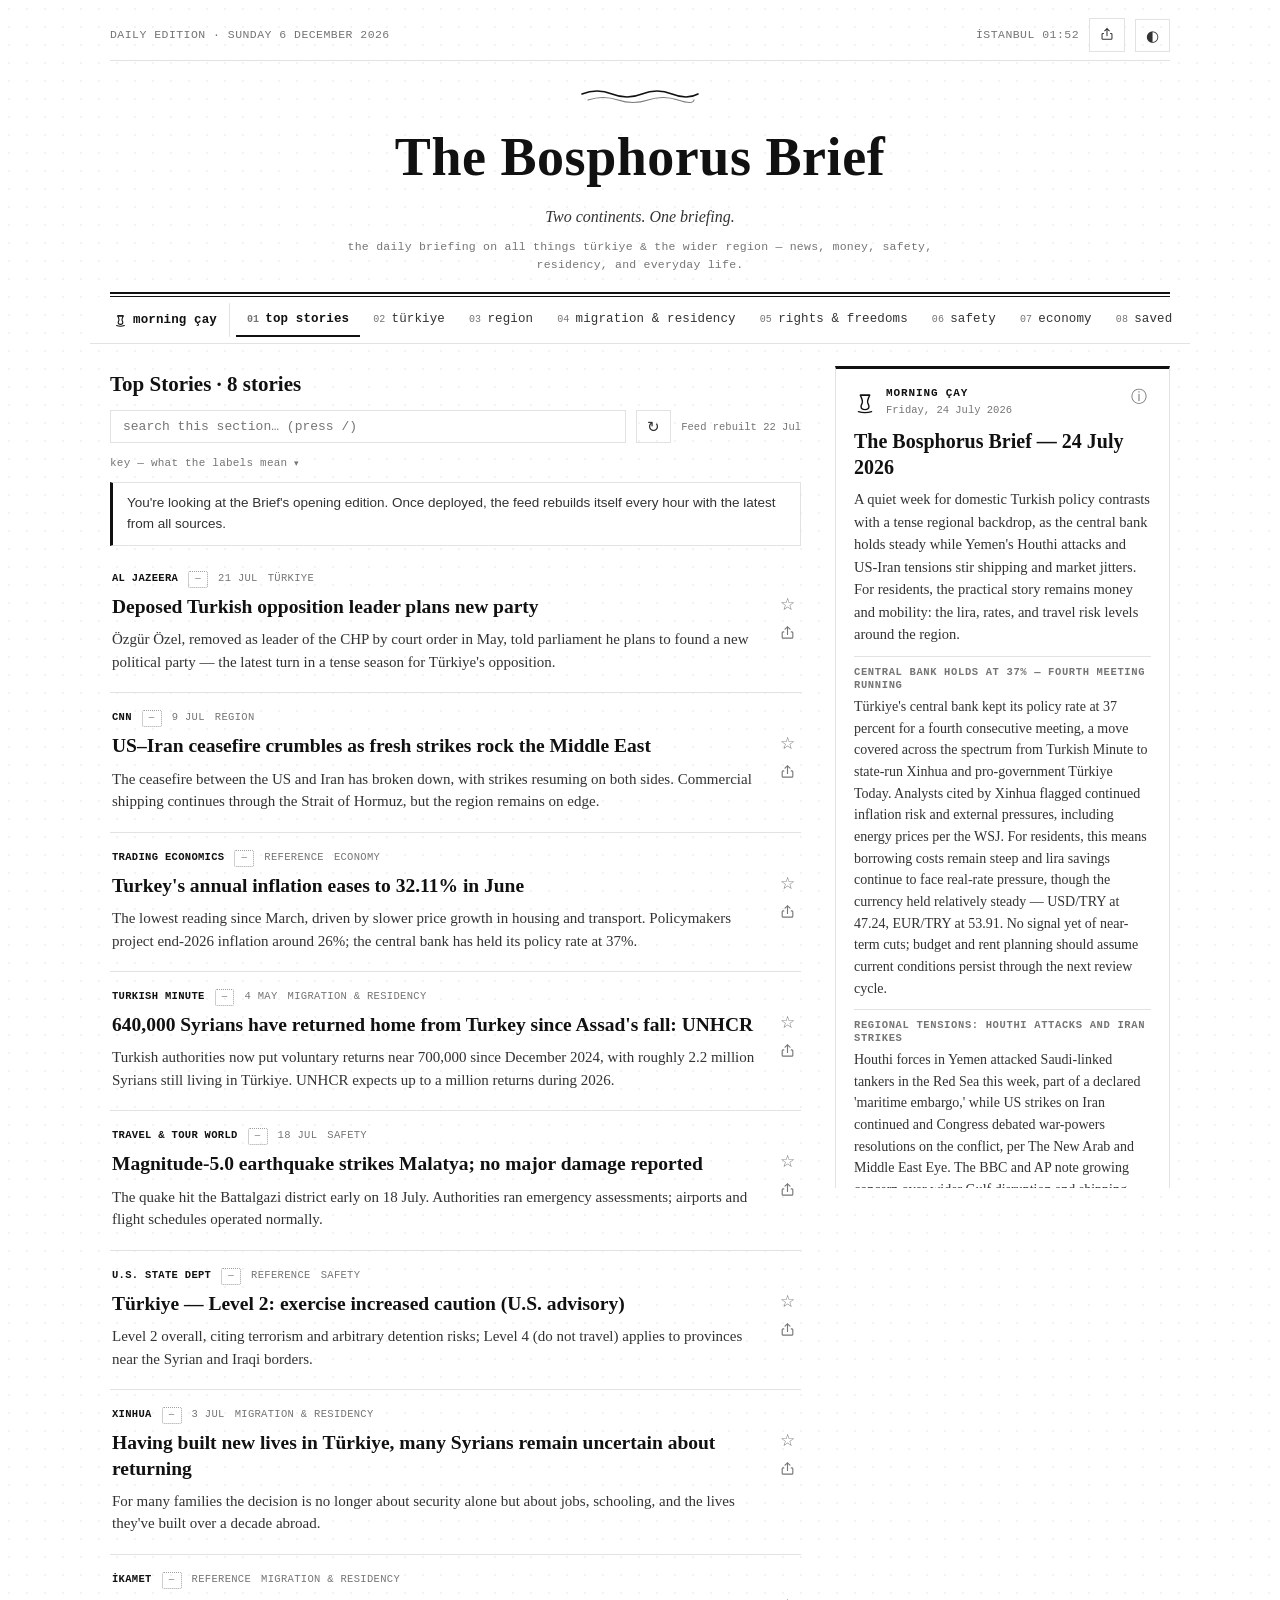
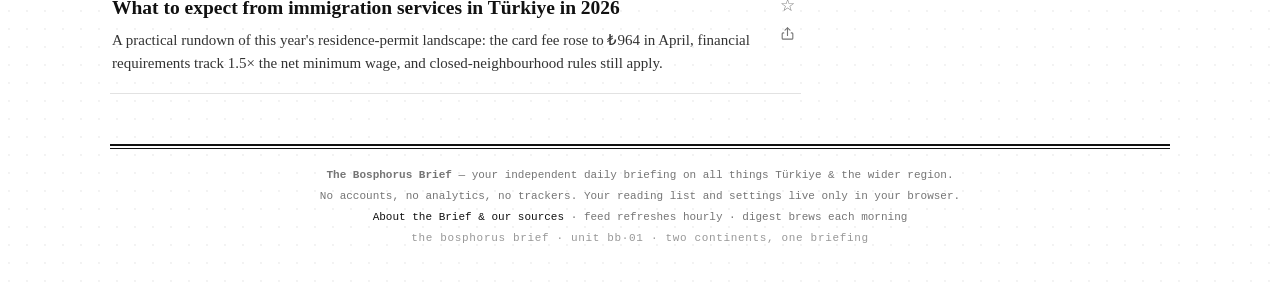
==== site/index.html @ 1552f58c "Redesign the app icon as a serif monogram The circle-and-waves mark never matched the masthead. The " ====
<!DOCTYPE html>
<html lang="en">
<head>
<meta charset="utf-8">
<meta name="viewport" content="width=device-width, initial-scale=1">
<meta name="description" content="The daily briefing on all things Türkiye and the wider region — news, money, safety, migration and residency, and everyday life for internationals.">
<meta name="robots" content="noindex">
<title>The Bosphorus Brief — the daily briefing on Türkiye &amp; the wider region</title>
<link rel="icon" href="assets/favicon.svg?v=2" type="image/svg+xml">
<link rel="icon" href="assets/icon-32.png?v=2" sizes="32x32" type="image/png">
<link rel="apple-touch-icon" href="assets/icon-180.png?v=2">
<link rel="manifest" href="site.webmanifest">
<meta name="apple-mobile-web-app-title" content="The Brief">
<meta name="theme-color" content="#ffffff" media="(prefers-color-scheme: light)">
<meta name="theme-color" content="#0b0b0b" media="(prefers-color-scheme: dark)">
<link rel="stylesheet" href="assets/style.css?v=18">
</head>
<body>

<header class="masthead">
  <div class="masthead-top">
    <span id="dateline">—</span>
    <span class="masthead-top-right">
      <span id="ist-clock" title="Time in İstanbul">—</span>
      <button id="share-btn" class="ghost-btn" title="Share the Brief" aria-label="Share the Brief"><svg viewBox="0 0 24 24" width="14" height="14" fill="none" stroke="currentColor" stroke-width="1.8" stroke-linecap="round" stroke-linejoin="round" aria-hidden="true"><path d="M12 3v12"/><path d="M8 6.5 12 3l4 3.5"/><path d="M6 11H5a1.5 1.5 0 0 0-1.5 1.5v7A1.5 1.5 0 0 0 5 21h14a1.5 1.5 0 0 0 1.5-1.5v-7A1.5 1.5 0 0 0 19 11h-1"/></svg></button>
      <button id="theme-toggle" class="ghost-btn" title="Switch light/dark" aria-label="Switch theme">◐</button>
    </span>
  </div>
  <div class="masthead-center">
    <div class="ornament" aria-hidden="true">
      <svg viewBox="0 0 120 16" width="120" height="16"><path d="M2 6 Q17 0 32 6 T62 6 T92 6 T118 6" fill="none" stroke="currentColor" stroke-width="1.6" stroke-linecap="round"/><path d="M8 12 Q23 7 38 12 T68 12 T98 12 T114 12" fill="none" stroke="currentColor" stroke-width="1.2" stroke-linecap="round" opacity=".55"/></svg>
    </div>
    <h1>The Bosphorus Brief</h1>
    <p class="tagline">Two continents. One briefing.</p>
    <p class="standfirst">The daily briefing on all things T&uuml;rkiye &amp; the wider region &mdash; news, money, safety, residency, and everyday life.</p>
  </div>
  <div class="rule-double" aria-hidden="true"></div>
</header>

<nav class="tabs" aria-label="Sections">
  <button id="cay-tab" class="cay-tab" title="Jump to today's Morning Çay — the Brief's daily digest"><svg class="cay-glyph" viewBox="0 0 24 24" width="13" height="13" fill="none" stroke="currentColor" stroke-width="2" stroke-linecap="round" stroke-linejoin="round" aria-hidden="true"><path d="M7 3.5 C8.4 7.4, 9.4 8.8, 9.2 10.8 C9 13.2, 7.7 13.9, 7.7 15.8 C7.7 18.2, 9.4 19.2, 12 19.2 C14.6 19.2, 16.3 18.2, 16.3 15.8 C16.3 13.9, 15 13.2, 14.8 10.8 C14.6 8.8, 15.6 7.4, 17 3.5 Z"/><path d="M7 3.5 L17 3.5"/><path d="M4.8 21.4 Q12 23.6 19.2 21.4"/></svg><span>morning çay</span></button>
  <button data-tab="top" class="tab active">Top Stories</button>
  <button data-tab="turkiye" class="tab">Türkiye</button>
  <button data-tab="region" class="tab">Region</button>
  <button data-tab="migration" class="tab">Migration &amp; Residency</button>
  <button data-tab="rights" class="tab">Rights &amp; Freedoms</button>
  <button data-tab="safety" class="tab">Safety</button>
  <button data-tab="economy" class="tab">Economy</button>
  <button data-tab="saved" class="tab">Saved<span id="saved-count" class="count" hidden></span></button>
</nav>

<div class="layout">
  <main>
    <h2 id="section-title" class="section-title">Top Stories</h2>
    <div class="feed-tools">
      <input id="search" type="search" placeholder="Search this section…" aria-label="Search stories in this section">
      <button id="refresh-btn" class="ghost-btn" title="Refresh the feed">↻</button>
      <span id="updated-stamp" class="updated-stamp" title="When the feed data was last rebuilt">—</span>
    </div>
    <details class="legend">
      <summary>Key — what the labels mean <span class="chev">▾</span></summary>
      <div class="legend-body">
        <p class="legend-intro">Sources are labelled by <strong>ownership and
        affiliation</strong> — matters of public record, not our judgement of
        any article:</p>
        <div class="legend-grid">
          <span class="lens lens-state">state</span>
          <span>owned or funded by a government — TRT World, Anadolu, Al Jazeera</span>
          <span class="lens lens-progov">pro-gov</span>
          <span>privately owned, ownership close to the government — Daily Sabah, Hürriyet</span>
          <span class="lens lens-opposition">opposition</span>
          <span>opposition-leaning or run by journalists in exile — Turkish Minute, Sözcü</span>
          <span class="lens lens-independent">indep</span>
          <span>independent newsroom — Bianet, Medyascope, Al-Monitor</span>
          <span class="lens lens-international">intl</span>
          <span>international outlet or wire service — BBC, Reuters, AP</span>
          <span class="lens lens-official">official</span>
          <span>governments &amp; international bodies publishing directly — advisories, ReliefWeb</span>
          <span class="lens lens-unrated">—</span>
          <span>a source we haven't classified yet</span>
          <span class="blindspot">one-lens coverage</span>
          <span>several outlets are reporting this story — all from one side of the spectrum</span>
          <span class="spectrum legend-spectrum" aria-hidden="true"><span class="seg seg-progov" style="flex:2"></span><span class="seg seg-opposition" style="flex:1"></span><span class="seg seg-international" style="flex:2"></span></span>
          <span>the coverage bar — who's reporting a grouped story; tap "N sources" to see each outlet</span>
        </div>
        <p class="fineprint">Tap any label in the feed for that outlet's specific ownership note. More detail on the <a href="about.html">About page</a>.</p>
      </div>
    </details>
    <div id="notice" class="notice" hidden></div>
    <ol id="stories" class="stories" aria-live="polite"></ol>
    <p id="empty-state" class="empty-state" hidden></p>
  </main>

  <aside class="rail">
    <section class="card digest-card" id="digest-card" hidden>
      <header class="card-head">
        <span class="cay-icon" aria-hidden="true">
          <svg viewBox="0 0 24 24" width="22" height="22" fill="none" stroke="currentColor" stroke-width="1.5" stroke-linecap="round" stroke-linejoin="round"><path d="M7 3.5 C8.4 7.4, 9.4 8.8, 9.2 10.8 C9 13.2, 7.7 13.9, 7.7 15.8 C7.7 18.2, 9.4 19.2, 12 19.2 C14.6 19.2, 16.3 18.2, 16.3 15.8 C16.3 13.9, 15 13.2, 14.8 10.8 C14.6 8.8, 15.6 7.4, 17 3.5 Z"/><path d="M7 3.5 L17 3.5"/><path d="M4.8 21.4 Q12 23.6 19.2 21.4"/></svg>
        </span>
        <div>
          <h2>Morning Çay</h2>
          <p class="card-sub" id="digest-date">—</p>
        </div>
        <button id="digest-info-btn" class="info-btn" title="What is Morning Çay?" aria-expanded="false" aria-label="What is Morning Çay?">ⓘ</button>
      </header>
      <p id="digest-about" class="digest-about" hidden>Morning Çay is the
      Brief's daily briefing-within-the-briefing. Once a day, on İstanbul
      time, an AI editor reads the entire feed — every outlet, every lens —
      and brews it down to a few hundred words on what actually matters for
      life here: money, paperwork, safety, and the day's big picture. When
      state-aligned, opposition, and international outlets tell the same
      story differently, it says so. It's a starting point, not a verdict —
      verify anything critical with the original reporting.</p>
      <h3 id="digest-title" class="digest-title"></h3>
      <p id="digest-overview" class="digest-overview"></p>
      <div id="digest-sections"></div>
      <p id="digest-closing" class="digest-closing"></p>
      <p class="fineprint" id="digest-method"></p>
    </section>

    <button id="rail-toggle" class="rail-toggle" aria-expanded="false">Rates, quakes, advisories &amp; useful doors ▾</button>

    <section class="card" id="rates-card" hidden>
      <header class="card-head"><h2>The Lira Today</h2></header>
      <table class="rates" id="rates-table"></table>
      <p class="fineprint" id="rates-updated"></p>
    </section>

    <section class="card" id="quake-card" hidden>
      <header class="card-head"><h2>Seismic Watch</h2></header>
      <ul class="quakes" id="quake-list"></ul>
      <p class="fineprint" id="quake-updated"></p>
    </section>

    <section class="card" id="advisory-card" hidden>
      <header class="card-head"><h2>Advisory Levels</h2></header>
      <ul class="advisories" id="advisory-list"></ul>
      <p class="fineprint">U.S. State Department travel advisories, refreshed with the feed. 1 = normal precautions · 4 = do not travel.</p>
    </section>

    <section class="card">
      <header class="card-head"><h2>Useful Doors</h2></header>
      <ul class="quick-links">
        <li><a href="https://www.turkiye.gov.tr/" target="_blank" rel="noopener">e-Devlet <span>government services portal</span></a></li>
        <li><a href="https://e-ikamet.goc.gov.tr/" target="_blank" rel="noopener">e-İkamet <span>residence permit applications</span></a></li>
        <li><a href="https://en.goc.gov.tr/" target="_blank" rel="noopener">Migration Directorate <span>official announcements</span></a></li>
        <li><a href="https://deprem.afad.gov.tr/last-earthquakes.html" target="_blank" rel="noopener">AFAD <span>live earthquake list</span></a></li>
        <li><a href="http://www.koeri.boun.edu.tr/scripts/lst2.asp" target="_blank" rel="noopener">Kandilli <span>seismic observatory</span></a></li>
        <li><a href="https://www.gov.uk/foreign-travel-advice/turkey" target="_blank" rel="noopener">UK travel advice <span>detailed &amp; current</span></a></li>
        <li><a href="https://travel.state.gov/content/travel/en/traveladvisories/traveladvisories.html" target="_blank" rel="noopener">U.S. advisories <span>all countries</span></a></li>
        <li><a href="https://www.tcmb.gov.tr/wps/wcm/connect/EN/TCMB+EN/Main+Menu/Statistics/Exchange+Rates/Indicative+Rates" target="_blank" rel="noopener">Central Bank <span>official exchange rates</span></a></li>
      </ul>
    </section>
  </aside>
</div>

<footer class="site-footer">
  <div class="rule-double" aria-hidden="true"></div>
  <p><strong>The Bosphorus Brief</strong> — your independent daily briefing on all things Türkiye &amp; the wider region.</p>
  <p>No accounts, no analytics, no trackers. Your reading list and settings live only in your browser.</p>
  <p><a href="about.html">About the Brief &amp; our sources</a> · feed refreshes hourly · digest brews each morning</p>
  <p class="unit-line">the bosphorus brief · unit bb·01 · two continents, one briefing</p>
</footer>

<script src="assets/app.js?v=18"></script>
</body>
</html>
---- site/assets/style.css ----
/* The Bosphorus Brief — editorial design system.
   Strict monochrome: broadsheet structure (serif display, double rules,
   hairlines) set with instrument-panel chrome (monospace microlabels,
   square corners, grayscale scales). */

:root {
  --paper: #ffffff;
  --surface: #ffffff;
  --ink: #111111;
  --ink-soft: #333333;
  --muted: #757575;
  --hairline: #e2e2e2;
  --turquoise: #111111;
  --cobalt: #111111;
  --coral: #444444;
  --gold: #666666;
  --deep-red: #000000;
  --olive: #777777;
  --g-max: #111111;
  --g-hi: #454545;
  --g-mid: #6e6e6e;
  --g-lo: #9a9a9a;
  --g-faint: #c4c4c4;
  --g-ghost: #e2e2e2;
  --shadow: none;
  --serif: "Iowan Old Style", "Palatino Linotype", Palatino, Georgia, "Times New Roman", serif;
  --sans: -apple-system, BlinkMacSystemFont, "Segoe UI", Roboto, "Helvetica Neue", Arial, sans-serif;
  --mono: ui-monospace, "SF Mono", SFMono-Regular, Menlo, "Cascadia Mono", "Roboto Mono", Consolas, monospace;
}

[data-theme="dark"] {
  --paper: #0b0b0b;
  --surface: #0b0b0b;
  --ink: #f2f2f2;
  --ink-soft: #cfcfcf;
  --muted: #8c8c8c;
  --hairline: #2a2a2a;
  --turquoise: #f2f2f2;
  --cobalt: #f2f2f2;
  --coral: #c9c9c9;
  --gold: #a8a8a8;
  --deep-red: #ffffff;
  --olive: #9a9a9a;
  --g-max: #f2f2f2;
  --g-hi: #c9c9c9;
  --g-mid: #a0a0a0;
  --g-lo: #7a7a7a;
  --g-faint: #4a4a4a;
  --g-ghost: #2c2c2c;
  --shadow: none;
}

@media (prefers-color-scheme: dark) {
  :root:not([data-theme="light"]) {
  --paper: #0b0b0b;
    --surface: #0b0b0b;
    --ink: #f2f2f2;
    --ink-soft: #cfcfcf;
    --muted: #8c8c8c;
    --hairline: #2a2a2a;
    --turquoise: #f2f2f2;
    --cobalt: #f2f2f2;
    --coral: #c9c9c9;
    --gold: #a8a8a8;
    --deep-red: #ffffff;
    --olive: #9a9a9a;
    --g-max: #f2f2f2;
    --g-hi: #c9c9c9;
    --g-mid: #a0a0a0;
    --g-lo: #7a7a7a;
    --g-faint: #4a4a4a;
    --g-ghost: #2c2c2c;
    --shadow: none;
  }
}

* { box-sizing: border-box; }

html { -webkit-text-size-adjust: 100%; }

body {
  margin: 0;
  background-color: var(--paper);
  background-image: radial-gradient(color-mix(in srgb, var(--ink) 5%, transparent) 1px, transparent 1px);
  background-size: 18px 18px;
  color: var(--ink);
  font-family: var(--sans);
  font-size: 16px;
  line-height: 1.55;
}

a { color: var(--ink); text-decoration: none; }
a:hover { text-decoration: underline; }

/* ------------------------------------------------------------- masthead -- */

.masthead { max-width: 1100px; margin: 0 auto; padding: 18px 20px 0; }

.masthead-top {
  display: flex;
  justify-content: space-between;
  align-items: center;
  font-family: var(--mono);
  font-size: 11.5px;
  letter-spacing: .04em;
  text-transform: uppercase;
  color: var(--muted);
  border-bottom: 1px solid var(--hairline);
  padding-bottom: 8px;
}

.masthead-top-right { display: flex; align-items: center; gap: 10px; }

.masthead-center { text-align: center; padding: 26px 0 18px; }

.ornament { color: var(--turquoise); margin-bottom: 4px; }

.masthead h1 {
  font-family: var(--serif);
  font-weight: 600;
  font-size: clamp(34px, 6vw, 54px);
  letter-spacing: .01em;
  margin: 0;
}

.tagline {
  margin: 6px 0 0;
  font-family: var(--serif);
  font-style: italic;
  font-size: 16px;
  color: var(--ink-soft);
}

.standfirst {
  margin: 8px auto 0;
  max-width: 620px;
  font-family: var(--mono);
  font-size: 11.5px;
  letter-spacing: .02em;
  text-transform: lowercase;
  color: var(--muted);
}

.rule-double {
  max-width: 1100px;
  margin: 0 auto;
  border-top: 2px solid var(--ink);
  position: relative;
}
.rule-double::after {
  content: "";
  display: block;
  border-top: 1px solid var(--ink);
  margin-top: 2px;
}

/* ----------------------------------------------------------------- tabs -- */

.tabs {
  counter-reset: tab;
  position: sticky;
  top: 0;
  z-index: 10;
  background: color-mix(in srgb, var(--paper) 88%, transparent);
  backdrop-filter: blur(8px);
  display: flex;
  gap: 2px;
  overflow-x: auto;
  max-width: 1100px;
  margin: 0 auto;
  padding: 6px 12px;
  border-bottom: 1px solid var(--hairline);
  scrollbar-width: none;
}
.tabs::-webkit-scrollbar { display: none; }

.tab {
  appearance: none;
  background: none;
  border: none;
  border-bottom: 2px solid transparent;
  color: var(--ink-soft);
  font: 500 12.5px/1.2 var(--mono);
  text-transform: lowercase;
  letter-spacing: .01em;
  padding: 9px 11px 8px;
  cursor: pointer;
  white-space: nowrap;
}
.tab::before {
  counter-increment: tab;
  content: counter(tab, decimal-leading-zero) " ";
  color: var(--muted);
  font-size: 10px;
}
.tab:hover { color: var(--ink); }
.tab.active { color: var(--ink); font-weight: 700; border-bottom-color: var(--ink); }

.cay-tab {
  appearance: none;
  background: none;
  border: none;
  display: inline-flex;
  align-items: center;
  gap: 6px;
  color: var(--ink);
  font: 700 12.5px/1.2 var(--mono);
  text-transform: lowercase;
  letter-spacing: .01em;
  padding: 9px 12px 8px;
  margin-right: 4px;
  border-right: 1px solid var(--hairline);
  cursor: pointer;
  white-space: nowrap;
}
.cay-tab:hover { color: var(--ink); }

.count[hidden] { display: none; }

.count {
  display: inline-block;
  min-width: 17px;
  margin-left: 6px;
  padding: 0 4px;
  border-radius: 2px;
  background: var(--ink);
  color: var(--paper);
  font-size: 11px;
  line-height: 17px;
  text-align: center;
}

/* --------------------------------------------------------------- layout -- */

.layout {
  max-width: 1100px;
  margin: 0 auto;
  padding: 22px 20px 40px;
  display: grid;
  grid-template-columns: minmax(0, 1fr) 335px;
  gap: 34px;
}

.rail-toggle { display: none; }

/* On wide screens the rail pins below the tabs and scrolls inside itself,
   so page length is set by the story feed — not the sidebar. */
@media (min-width: 901px) {
  .rail {
    position: sticky;
    top: 60px;
    align-self: start;
    max-height: calc(100vh - 74px);
    overflow-y: auto;
    overscroll-behavior: contain;
    scrollbar-width: thin;
    scrollbar-color: var(--hairline) transparent;
    padding: 4px 4px 0;
    margin: -4px -4px 0;
  }
  .rail::-webkit-scrollbar { width: 5px; }
  .rail::-webkit-scrollbar-thumb { background: var(--hairline); }
  .rail::-webkit-scrollbar-track { background: transparent; }
  .rail > :last-child { margin-bottom: 4px; }
}

@media (max-width: 900px) {
  .layout { grid-template-columns: 1fr; }
  .rail { order: -1; }
  .rail .card:not(.digest-card) { display: none; }
  .rail.rail-expanded .card { display: block; }
  .rail-toggle {
    display: block;
    width: 100%;
    appearance: none;
    background: none;
    border: 1px dashed var(--muted);
    border-radius: 0;
    color: var(--ink-soft);
    font: 500 12px var(--mono);
    text-transform: lowercase;
    padding: 10px;
    margin-bottom: 18px;
    cursor: pointer;
  }
}

/* ----------------------------------------------------------------- feed -- */

.layout main { scroll-margin-top: 56px; }

.section-title {
  font-family: var(--serif);
  font-size: 21px;
  font-weight: 600;
  margin: 2px 0 10px;
}

.feed-tools { display: flex; align-items: center; gap: 10px; margin-bottom: 6px; }

#search {
  flex: 1;
  background: var(--surface);
  border: 1px solid var(--hairline);
  border-radius: 0;
  padding: 8px 12px;
  font: 13px var(--mono);
  color: var(--ink);
}
#search::placeholder { text-transform: lowercase; }
#search:focus { outline: 2px solid var(--ink); outline-offset: 1px; border-color: transparent; }

.ghost-btn {
  appearance: none;
  background: none;
  border: 1px solid var(--hairline);
  border-radius: 0;
  color: var(--ink-soft);
  font-size: 15px;
  line-height: 1;
  padding: 8px 10px;
  cursor: pointer;
}
.ghost-btn:hover { color: var(--ink); border-color: var(--muted); }
.ghost-btn.spinning { animation: spin 1s linear infinite; }
@keyframes spin { to { transform: rotate(360deg); } }

.updated-stamp { font-family: var(--mono); font-size: 10.5px; color: var(--muted); white-space: nowrap; }

.notice {
  background: var(--surface);
  border: 1px solid var(--hairline);
  border-left: 3px solid var(--ink);
  border-radius: 0;
  padding: 10px 14px;
  font-size: 13.5px;
  color: var(--ink-soft);
  margin: 8px 0;
}

/* --------------------------------------------------------------- legend -- */

.legend { margin: 6px 0 4px; }

.legend summary {
  list-style: none;
  display: inline-flex;
  align-items: center;
  gap: 7px;
  font: 500 11px var(--mono);
  text-transform: lowercase;
  letter-spacing: .02em;
  color: var(--muted);
  cursor: pointer;
  padding: 4px 0;
  -webkit-user-select: none;
  user-select: none;
}
.legend summary::-webkit-details-marker { display: none; }
.legend summary:hover { color: var(--ink); }
.legend summary .chev { font-size: 9px; transition: transform .15s; }
.legend[open] summary .chev { transform: rotate(180deg); }

.legend-body {
  background: var(--surface);
  border: 1px solid var(--hairline);
  border-radius: 0;
  padding: 12px 14px 8px;
  margin-top: 6px;
}
.legend-intro { margin: 0 0 10px; font-size: 13px; color: var(--ink-soft); }

.legend-grid {
  display: grid;
  grid-template-columns: auto 1fr;
  gap: 9px 12px;
  align-items: baseline;
  font-size: 13px;
  color: var(--ink-soft);
}
.legend-grid .lens, .legend-grid .blindspot { justify-self: start; cursor: default; }
.legend-spectrum { align-self: center; width: 62px; }

.stories { list-style: none; margin: 0; padding: 0; }

.story {
  padding: 16px 2px 15px;
  border-bottom: 1px solid var(--hairline);
  display: grid;
  grid-template-columns: minmax(0, 1fr) auto;
  gap: 4px 14px;
}

.story-meta {
  grid-column: 1 / -1;
  display: flex;
  flex-wrap: wrap;
  align-items: baseline;
  gap: 6px 10px;
  font-family: var(--mono);
  font-size: 10.5px;
  letter-spacing: .03em;
  text-transform: uppercase;
}
.story-source { color: var(--ink); font-weight: 700; }
.story-time { color: var(--muted); font-family: var(--mono); font-size: 10.5px; }
.story-cat { color: var(--muted); }

.story h3 {
  margin: 2px 0 0;
  font-family: var(--serif);
  font-size: 19.5px;
  font-weight: 600;
  line-height: 1.3;
}
.story h3 a { color: var(--ink); }
.story h3 a:hover { text-decoration: underline; text-underline-offset: 3px; }
.story h3 a:visited { color: var(--ink-soft); }

.story-summary { grid-column: 1; margin: 5px 0 0; font-family: var(--serif); font-size: 15px; line-height: 1.5; color: var(--ink-soft); }

/* -------------------------------------------- lenses, coverage, blindspots -- */

/* Monochrome chip grammar: fill weight and line style carry the category —
   solid = state, gray = pro-gov, heavy outline = opposition, thin outline =
   independent, dashed = international, double rule = official. */
.lens {
  font: 700 9px/1 var(--mono);
  letter-spacing: .05em;
  text-transform: lowercase;
  padding: 3px 6px;
  border-radius: 2px;
  border: 1px solid var(--ink);
  white-space: nowrap;
  cursor: help;
}
.lens-state { background: var(--ink); border-color: var(--ink); color: var(--paper); }
.lens-progov { background: var(--g-mid); border-color: var(--g-mid); color: var(--paper); }
.lens-opposition { border-width: 2px; padding: 2px 5px; color: var(--ink); }
.lens-independent { color: var(--ink); }
.lens-international { border: 1px dashed var(--muted); color: var(--muted); }
.lens-official { border: 3px double var(--muted); padding: 1.5px 5px; color: var(--muted); }
.lens-unrated { border: 1px dotted var(--muted); color: var(--muted); opacity: .7; }

.blindspot {
  font: 700 9px/1 var(--mono);
  letter-spacing: .05em;
  text-transform: lowercase;
  padding: 3px 6px;
  border-radius: 2px;
  background: var(--ink);
  color: var(--paper);
  outline: 1px dashed var(--paper);
  outline-offset: -3px;
  white-space: nowrap;
  cursor: help;
}

.coverage { grid-column: 1; margin-top: 9px; }

.coverage-btn {
  display: inline-flex;
  align-items: center;
  gap: 8px;
  appearance: none;
  background: none;
  border: 1px solid var(--hairline);
  border-radius: 0;
  padding: 5px 10px;
  font: 500 10.5px var(--mono);
  text-transform: lowercase;
  color: var(--ink-soft);
  cursor: pointer;
}
.coverage-btn:hover { border-color: var(--muted); color: var(--ink); }
.coverage-btn .chev { font-size: 9px; transition: transform .15s; }
.coverage-btn.open .chev { transform: rotate(180deg); }

.spectrum {
  display: inline-flex;
  width: 62px;
  height: 6px;
  border-radius: 0;
  overflow: hidden;
}
.seg { display: block; height: 100%; }
.seg + .seg { border-left: 1px solid var(--paper); }
.seg-state { background: var(--g-max); }
.seg-progov { background: var(--g-hi); }
.seg-opposition { background: var(--g-mid); }
.seg-independent { background: var(--g-lo); }
.seg-international { background: var(--g-faint); }
.seg-official { background: var(--g-ghost); }
.seg-unrated { background: var(--hairline); }

.coverage-list { list-style: none; margin: 8px 0 0; padding: 0 0 0 2px; }
.coverage-list li {
  display: flex;
  align-items: baseline;
  gap: 8px;
  padding: 4px 0;
  font-size: 13.5px;
}
.coverage-list a { color: var(--ink); font-weight: 600; }
.coverage-list a:hover { text-decoration: underline; }

.story-actions {
  grid-column: 2;
  grid-row: 2 / span 3;
  align-self: start;
  display: flex;
  flex-direction: column;
  align-items: center;
  gap: 6px;
}

.share-btn {
  appearance: none;
  background: none;
  border: none;
  cursor: pointer;
  color: var(--muted);
  padding: 2px 4px;
  line-height: 1;
}
.share-btn:hover { color: var(--ink); }
.share-btn.done, .ghost-btn.done { color: var(--ink); font-weight: 700; }
.share-glyph { display: inline-flex; }

.save-btn {
  appearance: none;
  background: none;
  border: none;
  cursor: pointer;
  color: var(--muted);
  font-size: 17px;
  padding: 2px 4px;
}
.save-btn:hover { color: var(--ink); }
.save-btn.saved { color: var(--ink); }

.empty-state { color: var(--muted); font-style: italic; padding: 30px 4px; }

/* ----------------------------------------------------------------- rail -- */

.card {
  background: var(--surface);
  border: 1px solid var(--hairline);
  border-radius: 0;
  padding: 18px 18px 14px;
  margin-bottom: 20px;
}

.card-head { display: flex; gap: 10px; align-items: center; margin-bottom: 10px; }
.card-head h2 {
  margin: 0;
  font: 700 11px/1.2 var(--mono);
  letter-spacing: .08em;
  text-transform: uppercase;
  color: var(--ink);
}
.card-sub { margin: 2px 0 0; font-family: var(--mono); font-size: 10.5px; color: var(--muted); }

.cay-icon { color: var(--ink); display: grid; place-items: center; }

.digest-card { border-top: 3px solid var(--ink); scroll-margin-top: 56px; }

.digest-card.glow { animation: cay-glow 1.6s ease-out 1; }
@keyframes cay-glow {
  0% { box-shadow: 0 0 0 3px var(--ink); }
  100% { box-shadow: none; }
}

.info-btn {
  appearance: none;
  background: none;
  border: none;
  margin-left: auto;
  align-self: flex-start;
  color: var(--muted);
  font-size: 16px;
  line-height: 1;
  padding: 2px 4px;
  cursor: pointer;
}
.info-btn:hover, .info-btn.open { color: var(--ink); }

.digest-about {
  margin: 0 0 12px;
  padding: 10px 12px;
  background: color-mix(in srgb, var(--ink) 5%, transparent);
  border-left: 3px solid var(--ink);
  border-radius: 0;
  font-size: 13.5px;
  color: var(--ink-soft);
}

.digest-title { font-family: var(--serif); font-size: 20px; font-weight: 600; margin: 4px 0 8px; line-height: 1.3; }
.digest-overview { font-family: var(--serif); font-size: 14.5px; line-height: 1.55; color: var(--ink-soft); margin: 0 0 10px; }

.digest-section { border-top: 1px solid var(--hairline); padding: 9px 0; }
.digest-section h4 {
  margin: 0 0 3px;
  font: 700 10.5px/1.3 var(--mono);
  letter-spacing: .06em;
  text-transform: uppercase;
  color: var(--muted);
}
.digest-section p { margin: 0; font-family: var(--serif); font-size: 14px; line-height: 1.55; color: var(--ink-soft); }

.digest-closing { font-family: var(--serif); font-style: italic; font-size: 14.5px; margin: 10px 0 4px; }

.fineprint { font-family: var(--mono); font-size: 10px; line-height: 1.6; color: var(--muted); margin: 10px 0 2px; }

.rates { width: 100%; border-collapse: collapse; }
.rates td { padding: 7px 0; border-bottom: 1px solid var(--hairline); font-family: var(--mono); font-size: 13px; }
.rates tr:last-child td { border-bottom: none; }
.rates .pair { color: var(--ink-soft); }
.rates .rate { text-align: right; font-variant-numeric: tabular-nums; font-weight: 650; }

.advisories { list-style: none; margin: 0; padding: 0; }
.advisories li {
  display: flex;
  justify-content: space-between;
  align-items: center;
  padding: 6px 0;
  border-bottom: 1px solid var(--hairline);
  font-size: 14px;
}
.advisories li:last-child { border-bottom: none; }
.advisories a { color: var(--ink); }

.level {
  font: 700 10px/1 var(--mono);
  letter-spacing: .03em;
  text-transform: lowercase;
  padding: 4px 8px;
  border-radius: 2px;
}
.level-1 { border: 1px solid var(--muted); color: var(--muted); }
.level-2 { background: var(--g-lo); color: var(--paper); }
.level-3 { background: var(--g-hi); color: var(--paper); }
.level-4 { background: var(--g-max); color: var(--paper); }

.quakes { list-style: none; margin: 0; padding: 0; }
.quakes li {
  display: flex;
  align-items: baseline;
  gap: 9px;
  padding: 6px 0;
  border-bottom: 1px solid var(--hairline);
  font-size: 13px;
}
.quakes li:last-child { border-bottom: none; }
.quakes a { color: var(--ink); }
.quakes .story-time { margin-left: auto; white-space: nowrap; }

.qmag {
  font: 700 11px/1 var(--mono);
  font-variant-numeric: tabular-nums;
  padding: 4px 6px;
  border-radius: 2px;
  min-width: 32px;
  text-align: center;
}
.qmag-low { border: 1px solid var(--muted); color: var(--ink-soft); padding: 3px 5px; }
.qmag-mid { background: var(--g-mid); color: var(--paper); }
.qmag-high { background: var(--g-hi); color: var(--paper); }
.qmag-severe { background: var(--g-max); color: var(--paper); }

.quick-links { list-style: none; margin: 0; padding: 0; }
.quick-links li { border-bottom: 1px solid var(--hairline); }
.quick-links li:last-child { border-bottom: none; }
.quick-links a { display: block; padding: 8px 2px; color: var(--ink); font-size: 14px; font-weight: 600; }
.quick-links a span { display: block; font-family: var(--mono); font-weight: 400; font-size: 10.5px; color: var(--muted); }
.quick-links a:hover { text-decoration: underline; }

/* --------------------------------------------------------------- footer -- */

.site-footer { max-width: 1100px; margin: 10px auto 0; padding: 0 20px 46px; text-align: center; }
.site-footer .rule-double { margin-bottom: 18px; }
.site-footer p { margin: 4px 0; font-family: var(--mono); font-size: 11px; color: var(--muted); }

/* ---------------------------------------------------------------- about -- */

.prose { max-width: 720px; margin: 0 auto; padding: 26px 20px 60px; }
.prose h2 { font-family: var(--serif); font-size: 24px; margin: 34px 0 10px; }
.prose p, .prose li { font-size: 15.5px; color: var(--ink-soft); }
.prose .lede { font-family: var(--serif); font-size: 19px; line-height: 1.6; color: var(--ink); }
.back-link { display: inline-block; margin-bottom: 8px; font-size: 13.5px; }

.unit-line { letter-spacing: .06em; opacity: .75; }

#lens-toast {
  position: fixed;
  bottom: 20px;
  left: 50%;
  transform: translateX(-50%);
  z-index: 60;
  max-width: min(92vw, 480px);
  background: var(--ink);
  color: var(--paper);
  font: 500 11.5px/1.5 var(--mono);
  padding: 10px 14px;
  border-radius: 2px;
  cursor: pointer;
}
#lens-toast[hidden] { display: none; }

.lens, .blindspot { cursor: pointer; }
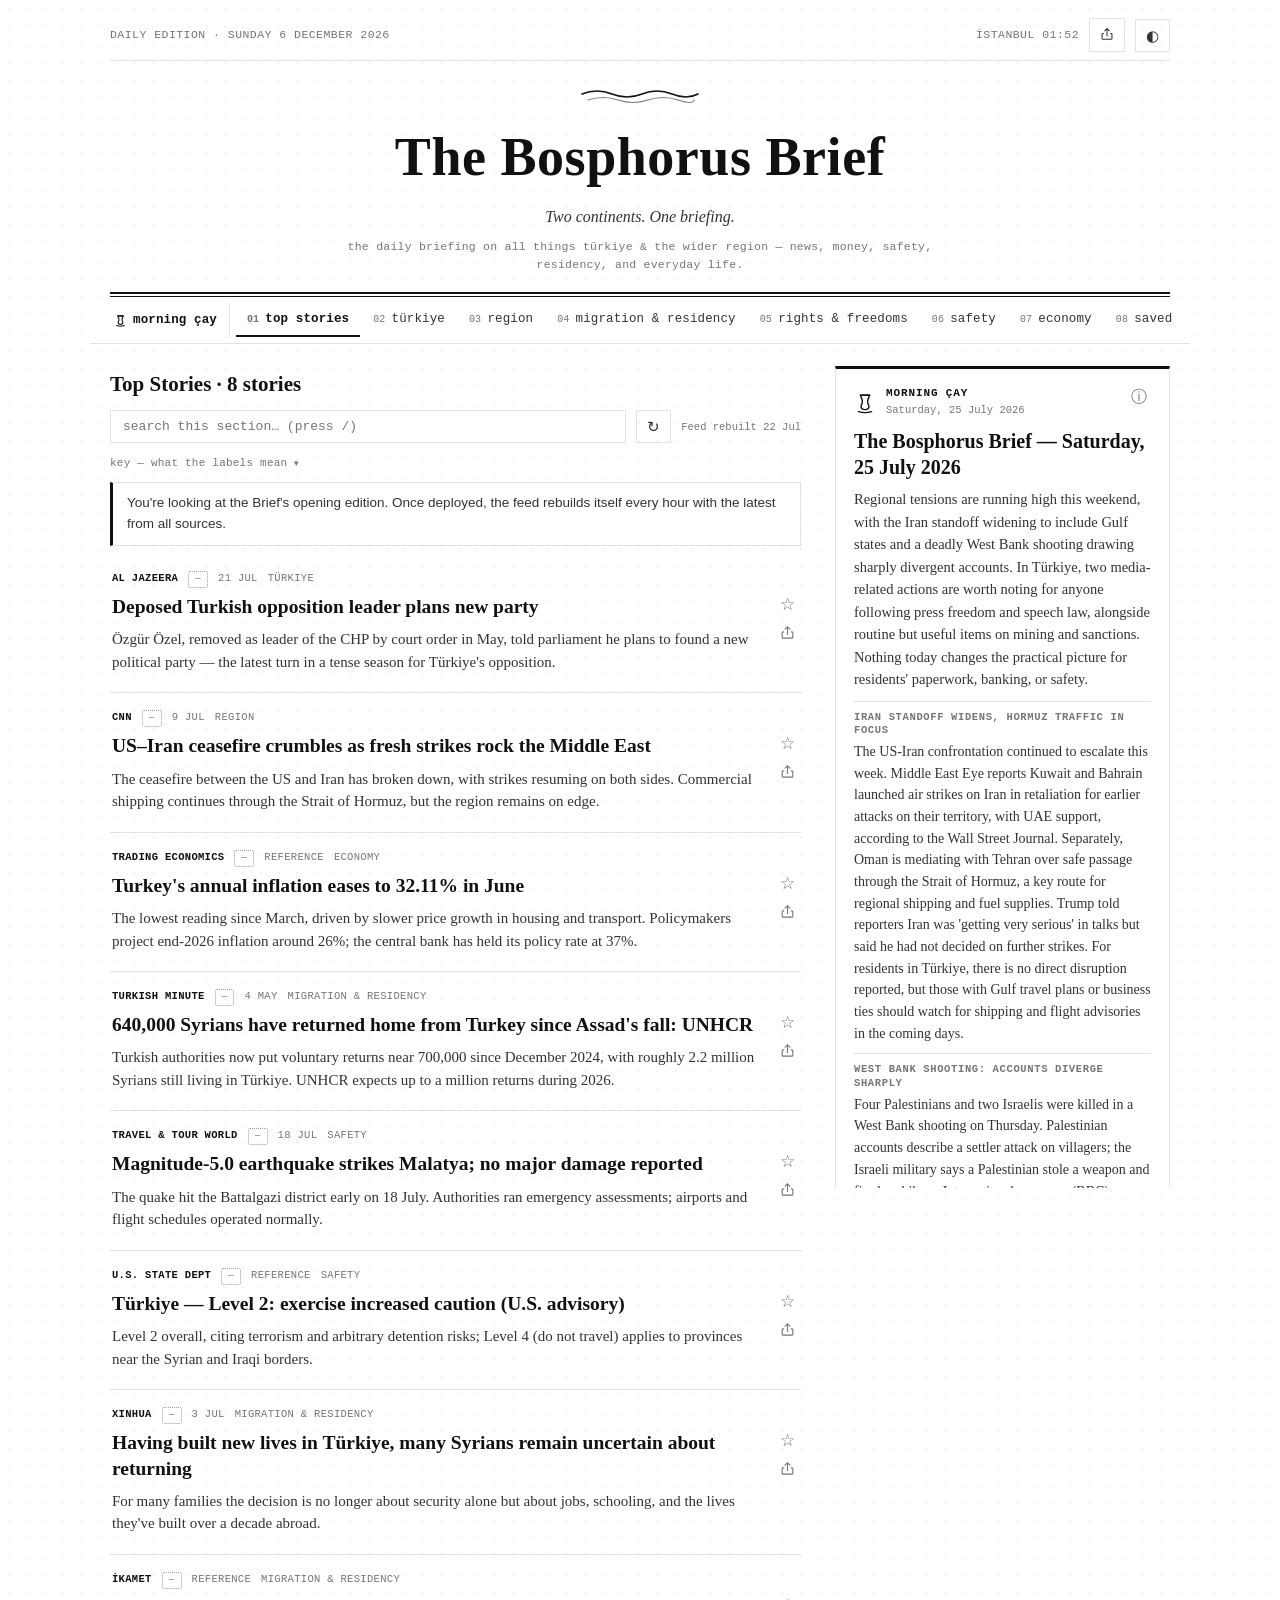
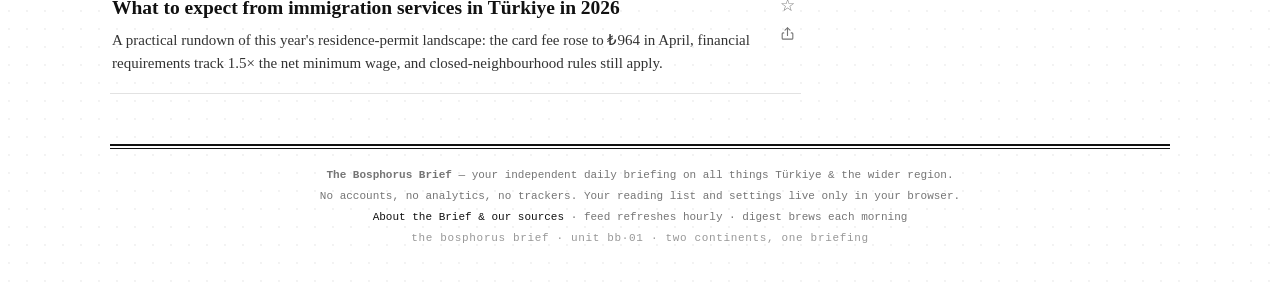
==== commit 42f09c66: "Quality pass: junk filters, feed reroutes, and client fixes Pipeline: titles about turkey the bird o" ====
--- a/site/index.html
+++ b/site/index.html
@@ -5,6 +5,11 @@
 <meta name="viewport" content="width=device-width, initial-scale=1">
 <meta name="description" content="The daily briefing on all things Türkiye and the wider region — news, money, safety, migration and residency, and everyday life for internationals.">
 <meta name="robots" content="noindex">
+<meta property="og:type" content="website">
+<meta property="og:title" content="The Bosphorus Brief">
+<meta property="og:description" content="The daily briefing on all things Türkiye &amp; the wider region — news, money, safety, residency, and everyday life.">
+<meta property="og:image" content="https://78s7n8xvkr-collab.github.io/bosphorus-brief/assets/icon-512.png">
+<meta name="twitter:card" content="summary">
 <title>The Bosphorus Brief — the daily briefing on Türkiye &amp; the wider region</title>
 <link rel="icon" href="assets/favicon.svg?v=2" type="image/svg+xml">
 <link rel="icon" href="assets/icon-32.png?v=2" sizes="32x32" type="image/png">
@@ -13,7 +18,7 @@
 <meta name="apple-mobile-web-app-title" content="The Brief">
 <meta name="theme-color" content="#ffffff" media="(prefers-color-scheme: light)">
 <meta name="theme-color" content="#0b0b0b" media="(prefers-color-scheme: dark)">
-<link rel="stylesheet" href="assets/style.css?v=18">
+<link rel="stylesheet" href="assets/style.css?v=19">
 </head>
 <body>
 
@@ -162,6 +167,6 @@
   <p class="unit-line">the bosphorus brief · unit bb·01 · two continents, one briefing</p>
 </footer>
 
-<script src="assets/app.js?v=18"></script>
+<script src="assets/app.js?v=19"></script>
 </body>
 </html>
--- a/site/assets/style.css
+++ b/site/assets/style.css
@@ -78,6 +78,16 @@
 
 html { -webkit-text-size-adjust: 100%; }
 
+:focus-visible { outline: 2px solid var(--ink); outline-offset: 2px; }
+
+@media (prefers-reduced-motion: reduce) {
+  *, *::before, *::after {
+    animation-duration: .01ms !important;
+    animation-iteration-count: 1 !important;
+    transition-duration: .01ms !important;
+  }
+}
+
 body {
   margin: 0;
   background-color: var(--paper);
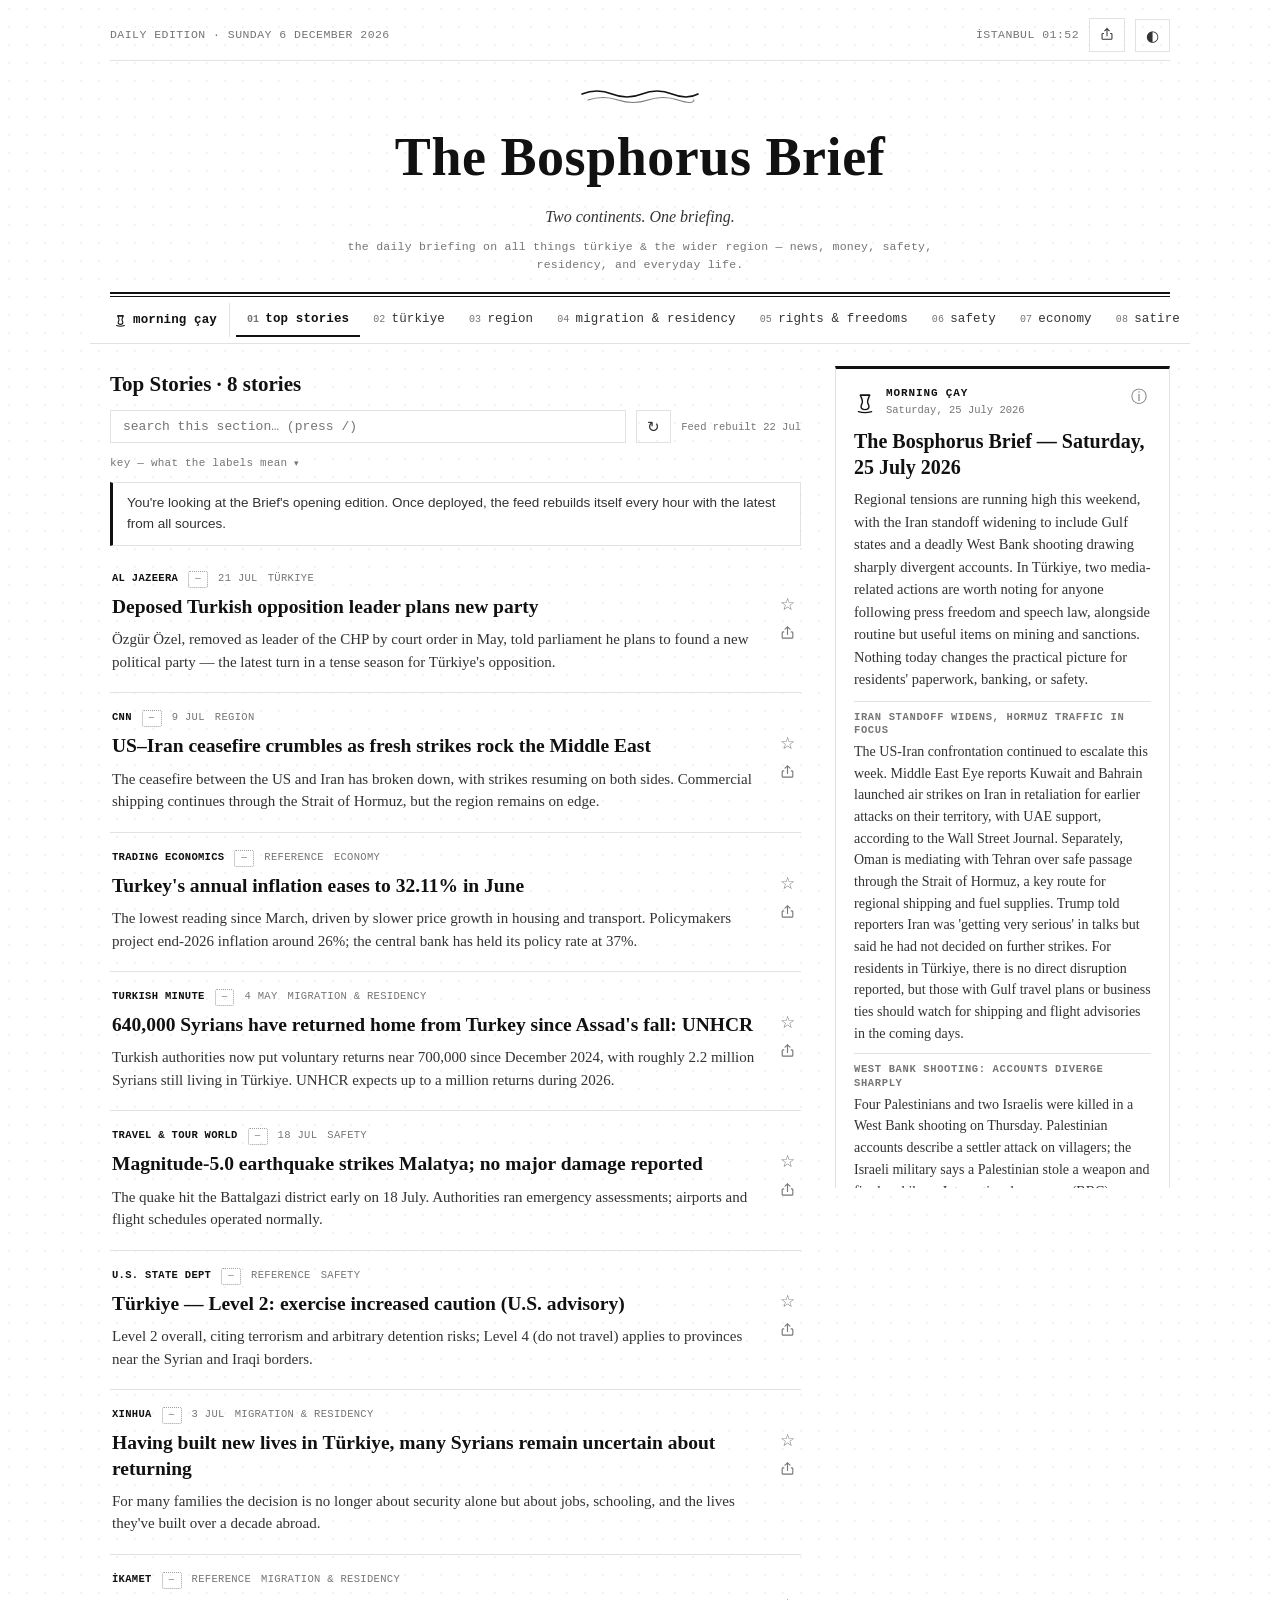
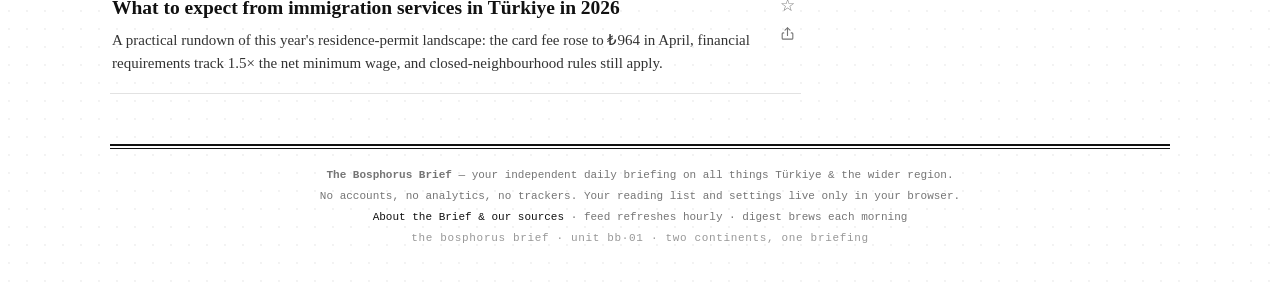
==== commit 48121e9e: "Read the Turkish and Arabic press, and pour a satire corner The Brief now reads beyond English. Goog" ====
--- a/site/index.html
+++ b/site/index.html
@@ -18,7 +18,7 @@
 <meta name="apple-mobile-web-app-title" content="The Brief">
 <meta name="theme-color" content="#ffffff" media="(prefers-color-scheme: light)">
 <meta name="theme-color" content="#0b0b0b" media="(prefers-color-scheme: dark)">
-<link rel="stylesheet" href="assets/style.css?v=19">
+<link rel="stylesheet" href="assets/style.css?v=20">
 </head>
 <body>
 
@@ -51,12 +51,16 @@
   <button data-tab="rights" class="tab">Rights &amp; Freedoms</button>
   <button data-tab="safety" class="tab">Safety</button>
   <button data-tab="economy" class="tab">Economy</button>
+  <button data-tab="satire" class="tab">Satire</button>
   <button data-tab="saved" class="tab">Saved<span id="saved-count" class="count" hidden></span></button>
 </nav>
 
 <div class="layout">
   <main>
     <h2 id="section-title" class="section-title">Top Stories</h2>
+    <p id="satire-note" class="satire-note" hidden>Everything in this section
+    is invented — The Onion, and Zaytung translated from Turkish. It's here
+    for your çay break, kept far away from the news.</p>
     <div class="feed-tools">
       <input id="search" type="search" placeholder="Search this section…" aria-label="Search stories in this section">
       <button id="refresh-btn" class="ghost-btn" title="Refresh the feed">↻</button>
@@ -83,6 +87,10 @@
           <span>governments &amp; international bodies publishing directly — advisories, ReliefWeb</span>
           <span class="lens lens-unrated">—</span>
           <span>a source we haven't classified yet</span>
+          <span class="lens lens-satire">satire</span>
+          <span>invented stories — The Onion, Zaytung — never mixed into the news sections</span>
+          <span class="lens lens-translated">tr→en</span>
+          <span>translated from Turkish or Arabic by the Brief's AI editor; the headline links to the original</span>
           <span class="blindspot">one-lens coverage</span>
           <span>several outlets are reporting this story — all from one side of the spectrum</span>
           <span class="spectrum legend-spectrum" aria-hidden="true"><span class="seg seg-progov" style="flex:2"></span><span class="seg seg-opposition" style="flex:1"></span><span class="seg seg-international" style="flex:2"></span></span>
@@ -167,6 +175,6 @@
   <p class="unit-line">the bosphorus brief · unit bb·01 · two continents, one briefing</p>
 </footer>
 
-<script src="assets/app.js?v=19"></script>
+<script src="assets/app.js?v=20"></script>
 </body>
 </html>
--- a/site/assets/style.css
+++ b/site/assets/style.css
@@ -451,6 +451,14 @@
 .lens-international { border: 1px dashed var(--muted); color: var(--muted); }
 .lens-official { border: 3px double var(--muted); padding: 1.5px 5px; color: var(--muted); }
 .lens-unrated { border: 1px dotted var(--muted); color: var(--muted); opacity: .7; }
+.lens-satire {
+  border: 1px solid var(--ink);
+  color: var(--ink);
+  background: repeating-linear-gradient(45deg,
+    transparent 0 4px,
+    color-mix(in srgb, var(--ink) 14%, transparent) 4px 8px);
+}
+.lens-translated { border: 1px solid var(--muted); color: var(--muted); }
 
 .blindspot {
   font: 700 9px/1 var(--mono);
@@ -501,6 +509,7 @@
 .seg-independent { background: var(--g-lo); }
 .seg-international { background: var(--g-faint); }
 .seg-official { background: var(--g-ghost); }
+.seg-satire { background: var(--g-faint); }
 .seg-unrated { background: var(--hairline); }
 
 .coverage-list { list-style: none; margin: 8px 0 0; padding: 0 0 0 2px; }
@@ -550,6 +559,15 @@
 .save-btn.saved { color: var(--ink); }
 
 .empty-state { color: var(--muted); font-style: italic; padding: 30px 4px; }
+
+.satire-note {
+  margin: 0 0 8px;
+  padding: 8px 12px;
+  border: 1px dashed var(--muted);
+  font-family: var(--mono);
+  font-size: 11px;
+  color: var(--muted);
+}
 
 /* ----------------------------------------------------------------- rail -- */
 
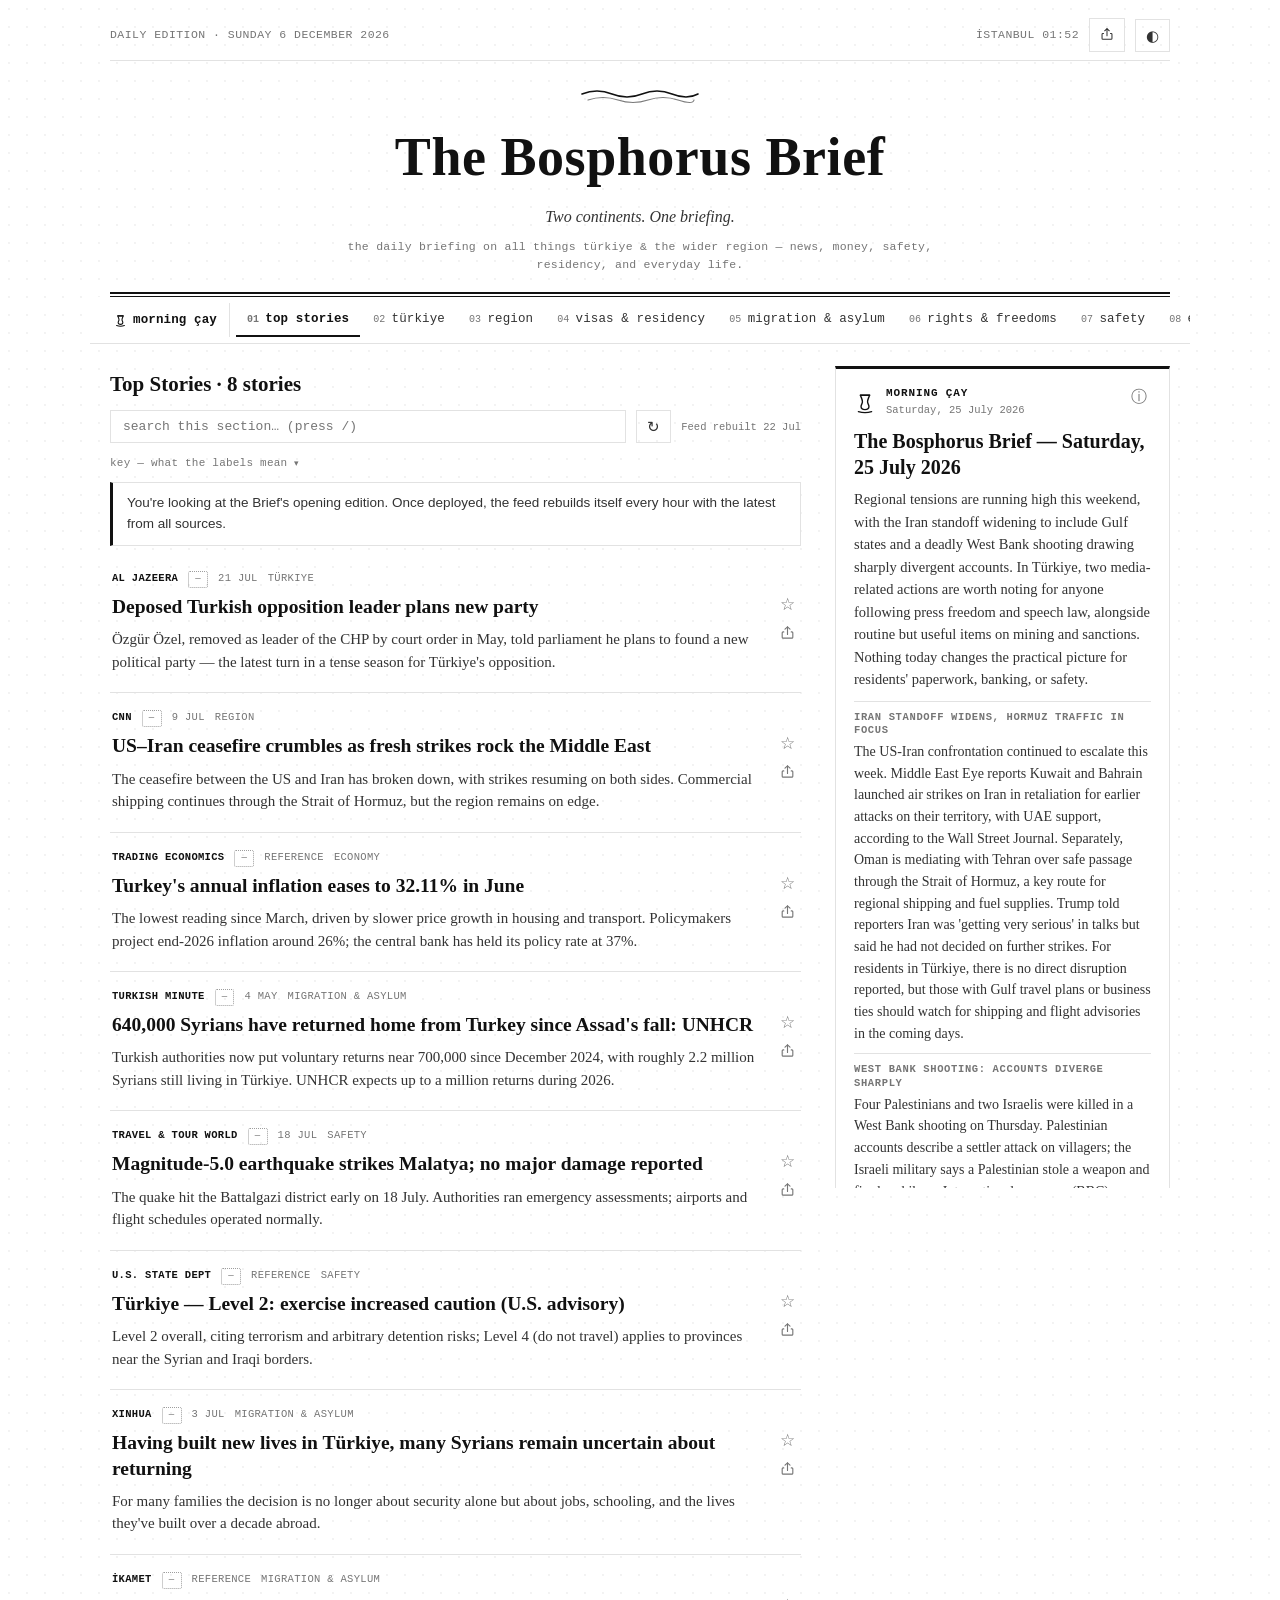
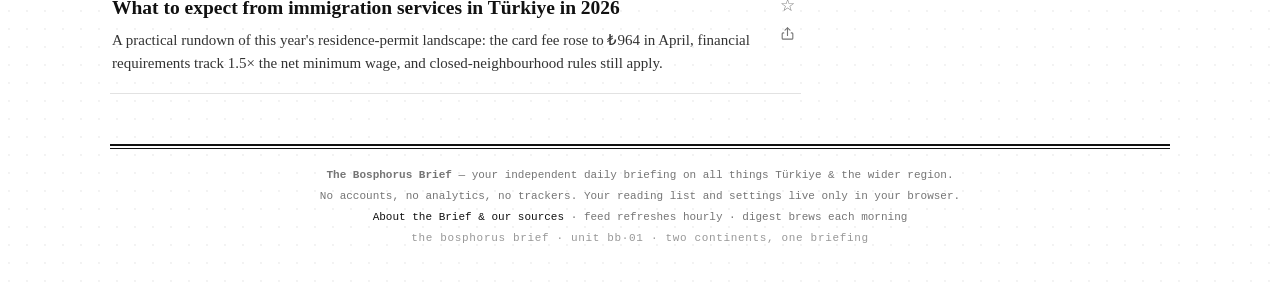
==== commit 92fbe956: "Split migration coverage: personal paperwork vs. people on the move Visas & Residency keeps the pers" ====
--- a/site/index.html
+++ b/site/index.html
@@ -18,7 +18,7 @@
 <meta name="apple-mobile-web-app-title" content="The Brief">
 <meta name="theme-color" content="#ffffff" media="(prefers-color-scheme: light)">
 <meta name="theme-color" content="#0b0b0b" media="(prefers-color-scheme: dark)">
-<link rel="stylesheet" href="assets/style.css?v=20">
+<link rel="stylesheet" href="assets/style.css?v=21">
 </head>
 <body>
 
@@ -47,7 +47,8 @@
   <button data-tab="top" class="tab active">Top Stories</button>
   <button data-tab="turkiye" class="tab">Türkiye</button>
   <button data-tab="region" class="tab">Region</button>
-  <button data-tab="migration" class="tab">Migration &amp; Residency</button>
+  <button data-tab="residency" class="tab">Visas &amp; Residency</button>
+  <button data-tab="migration" class="tab">Migration &amp; Asylum</button>
   <button data-tab="rights" class="tab">Rights &amp; Freedoms</button>
   <button data-tab="safety" class="tab">Safety</button>
   <button data-tab="economy" class="tab">Economy</button>
@@ -59,8 +60,9 @@
   <main>
     <h2 id="section-title" class="section-title">Top Stories</h2>
     <p id="satire-note" class="satire-note" hidden>Everything in this section
-    is invented — The Onion, and Zaytung translated from Turkish. It's here
-    for your çay break, kept far away from the news.</p>
+    is invented — Zaytung translated from Turkish, plus The Onion when it
+    writes about the region. Here for your çay break, kept far away from the
+    news.</p>
     <div class="feed-tools">
       <input id="search" type="search" placeholder="Search this section…" aria-label="Search stories in this section">
       <button id="refresh-btn" class="ghost-btn" title="Refresh the feed">↻</button>
@@ -175,6 +177,6 @@
   <p class="unit-line">the bosphorus brief · unit bb·01 · two continents, one briefing</p>
 </footer>
 
-<script src="assets/app.js?v=20"></script>
+<script src="assets/app.js?v=21"></script>
 </body>
 </html>
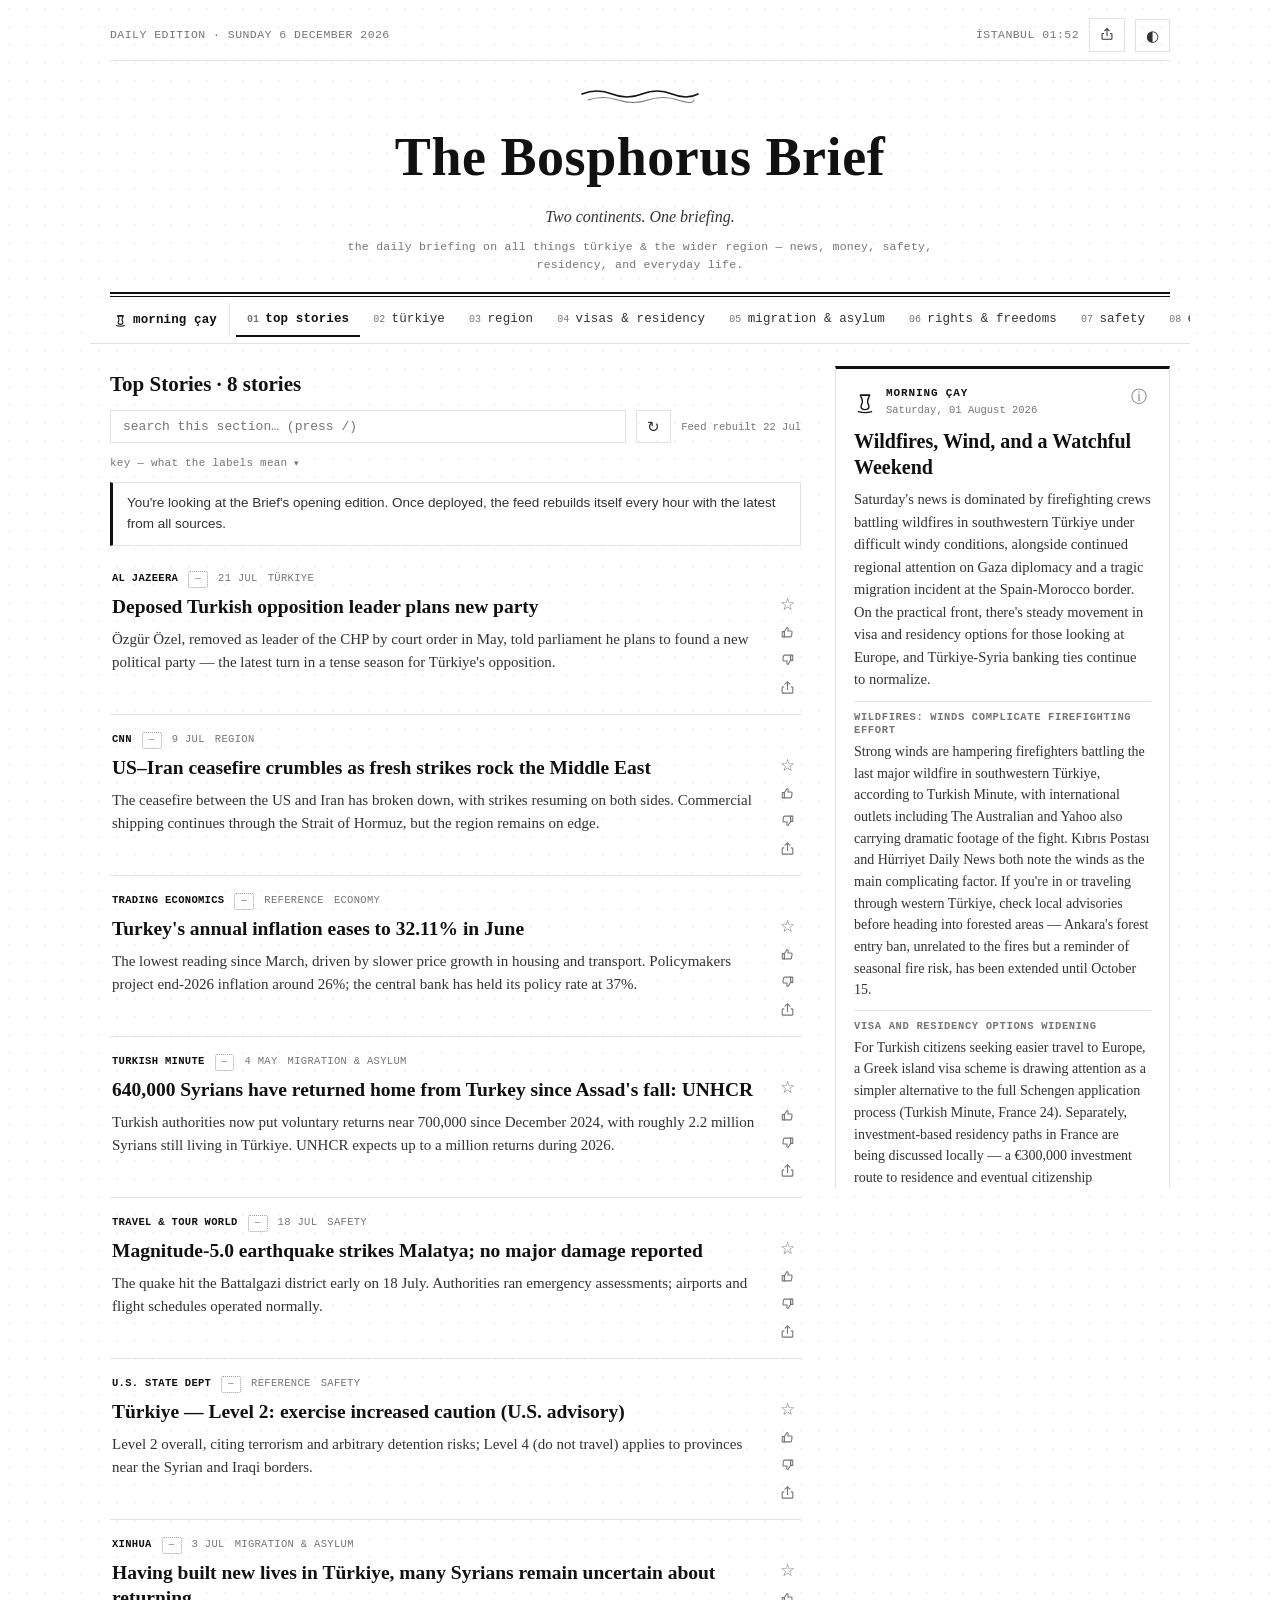
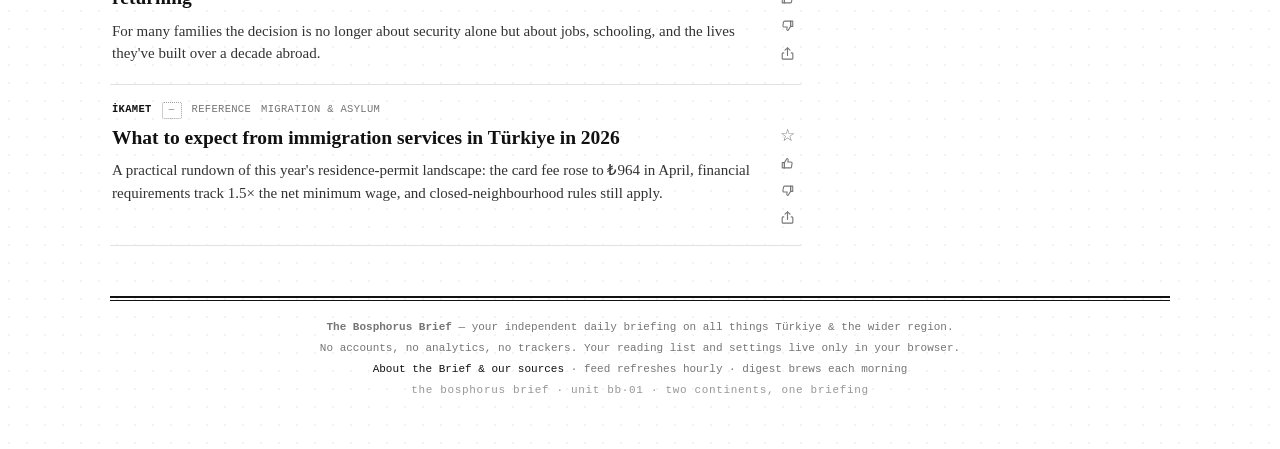
==== commit a682137d: "Let readers teach the feed: thumbs votes and a local taste profile Every story gets thumbs up/down. " ====
--- a/site/index.html
+++ b/site/index.html
@@ -18,7 +18,7 @@
 <meta name="apple-mobile-web-app-title" content="The Brief">
 <meta name="theme-color" content="#ffffff" media="(prefers-color-scheme: light)">
 <meta name="theme-color" content="#0b0b0b" media="(prefers-color-scheme: dark)">
-<link rel="stylesheet" href="assets/style.css?v=21">
+<link rel="stylesheet" href="assets/style.css?v=23">
 </head>
 <body>
 
@@ -97,8 +97,10 @@
           <span>several outlets are reporting this story — all from one side of the spectrum</span>
           <span class="spectrum legend-spectrum" aria-hidden="true"><span class="seg seg-progov" style="flex:2"></span><span class="seg seg-opposition" style="flex:1"></span><span class="seg seg-international" style="flex:2"></span></span>
           <span>the coverage bar — who's reporting a grouped story; tap "N sources" to see each outlet</span>
+          <span class="vote-key" aria-hidden="true"><svg viewBox="0 0 24 24" width="13" height="13" fill="none" stroke="currentColor" stroke-width="1.7" stroke-linecap="round" stroke-linejoin="round"><path d="M7 10.6 11.2 4a2 2 0 0 1 1.9 2.4l-.6 3.2h5a1.8 1.8 0 0 1 1.8 2.1l-.9 5.6a2 2 0 0 1-2 1.7H7z"/><path d="M7 10.6H3.6V19H7z"/></svg> <svg viewBox="0 0 24 24" width="13" height="13" fill="none" stroke="currentColor" stroke-width="1.7" stroke-linecap="round" stroke-linejoin="round" transform="rotate(180)"><path d="M7 10.6 11.2 4a2 2 0 0 1 1.9 2.4l-.6 3.2h5a1.8 1.8 0 0 1 1.8 2.1l-.9 5.6a2 2 0 0 1-2 1.7H7z"/><path d="M7 10.6H3.6V19H7z"/></svg></span>
+          <span>teach the Brief your taste — votes rank Top Stories around what you like, and outlets you downvote often sink, dimmed and marked <em>muted</em></span>
         </div>
-        <p class="fineprint">Tap any label in the feed for that outlet's specific ownership note. More detail on the <a href="about.html">About page</a>.</p>
+        <p class="fineprint">Tap any label in the feed for that outlet's specific ownership note. Your taste profile never leaves this device — <button id="reset-votes" class="linkish">reset it</button> anytime. More detail on the <a href="about.html">About page</a>.</p>
       </div>
     </details>
     <div id="notice" class="notice" hidden></div>
@@ -177,6 +179,6 @@
   <p class="unit-line">the bosphorus brief · unit bb·01 · two continents, one briefing</p>
 </footer>
 
-<script src="assets/app.js?v=21"></script>
+<script src="assets/app.js?v=23"></script>
 </body>
 </html>
--- a/site/assets/style.css
+++ b/site/assets/style.css
@@ -558,6 +558,47 @@
 .save-btn:hover { color: var(--ink); }
 .save-btn.saved { color: var(--ink); }
 
+.vote-btn {
+  appearance: none;
+  background: none;
+  border: none;
+  cursor: pointer;
+  color: var(--muted);
+  padding: 2px 4px;
+  line-height: 1;
+}
+.vote-btn:hover { color: var(--ink); }
+.vote-btn.voted { color: var(--ink); }
+.vote-btn.voted svg { fill: currentColor; }
+
+.story-muted { opacity: .5; }
+.story-muted:hover { opacity: .85; }
+
+.muted-flag {
+  font: 700 9px/1 var(--mono);
+  letter-spacing: .05em;
+  text-transform: lowercase;
+  padding: 3px 6px;
+  border: 1px dashed var(--muted);
+  border-radius: 2px;
+  color: var(--muted);
+  cursor: pointer;
+  white-space: nowrap;
+}
+
+.vote-key { justify-self: start; display: inline-flex; gap: 4px; color: var(--ink-soft); }
+
+.linkish {
+  appearance: none;
+  background: none;
+  border: none;
+  padding: 0;
+  font: inherit;
+  color: inherit;
+  text-decoration: underline;
+  cursor: pointer;
+}
+
 .empty-state { color: var(--muted); font-style: italic; padding: 30px 4px; }
 
 .satire-note {
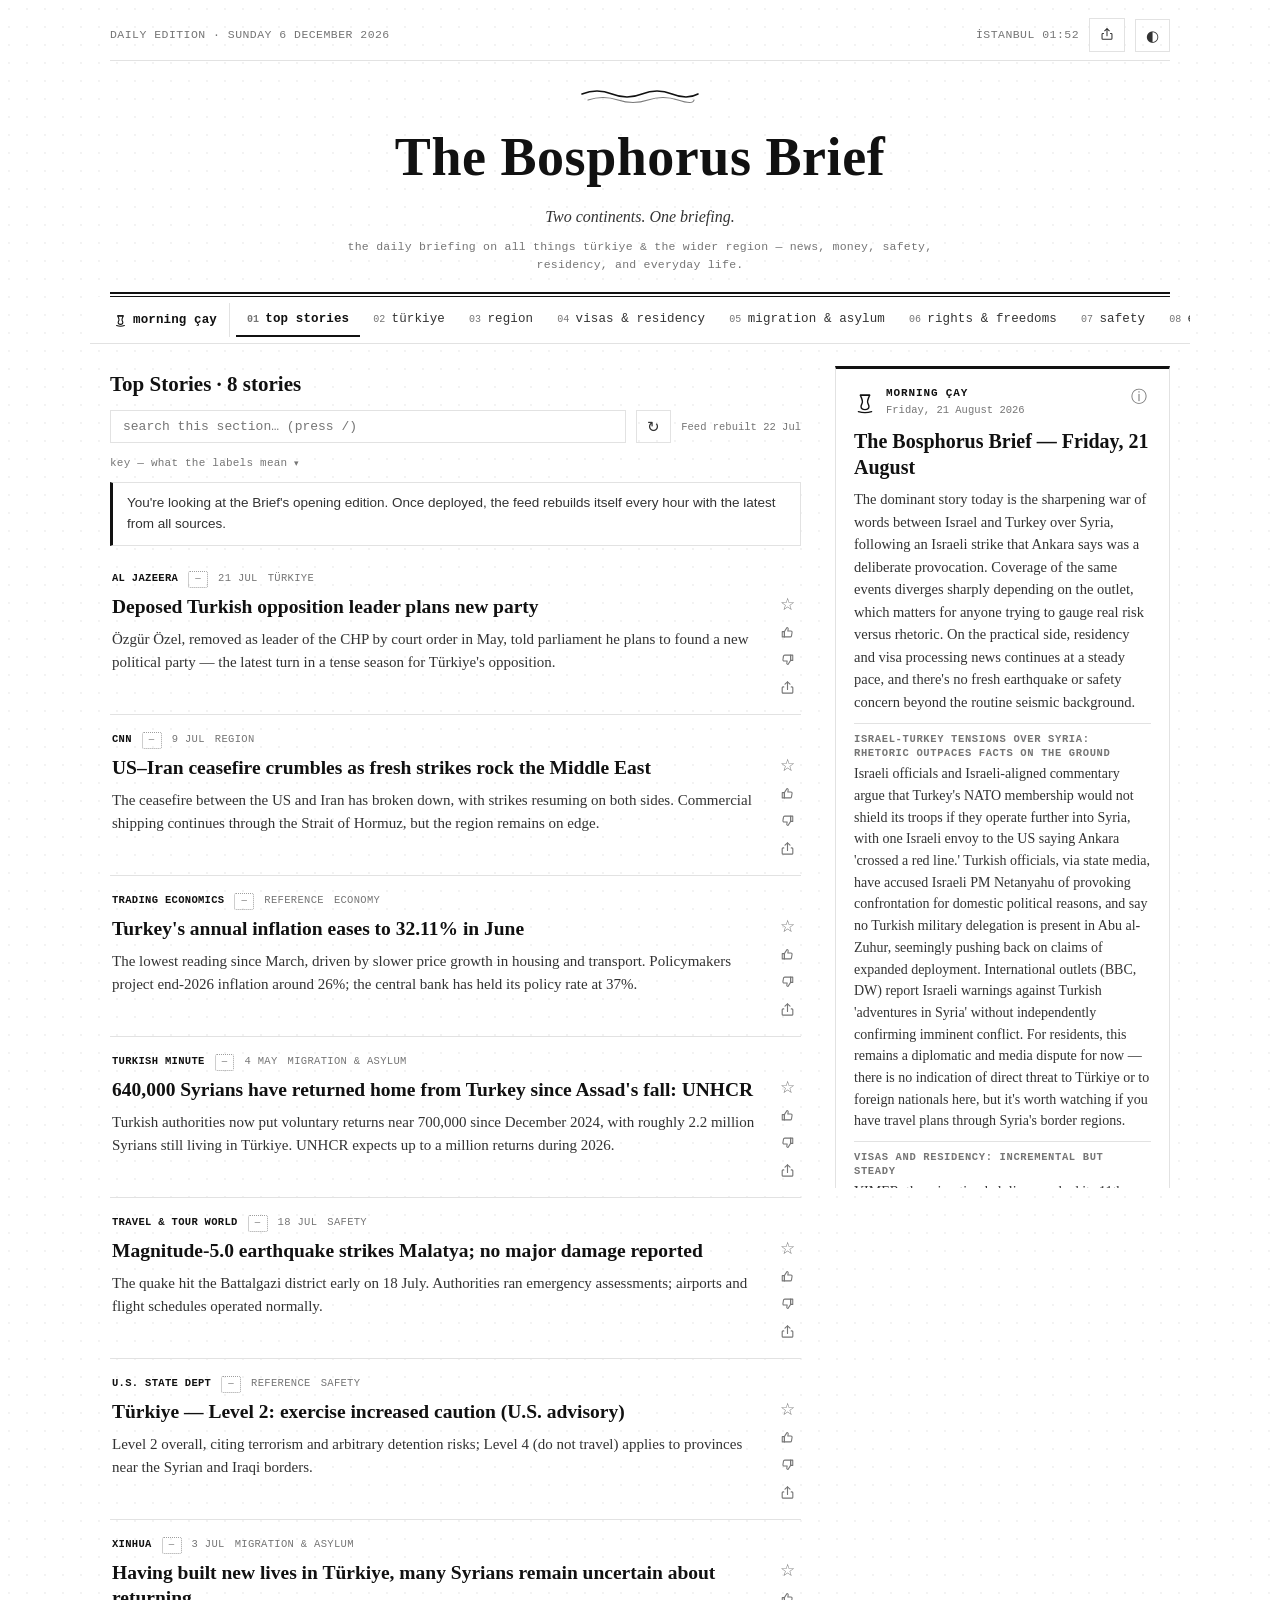
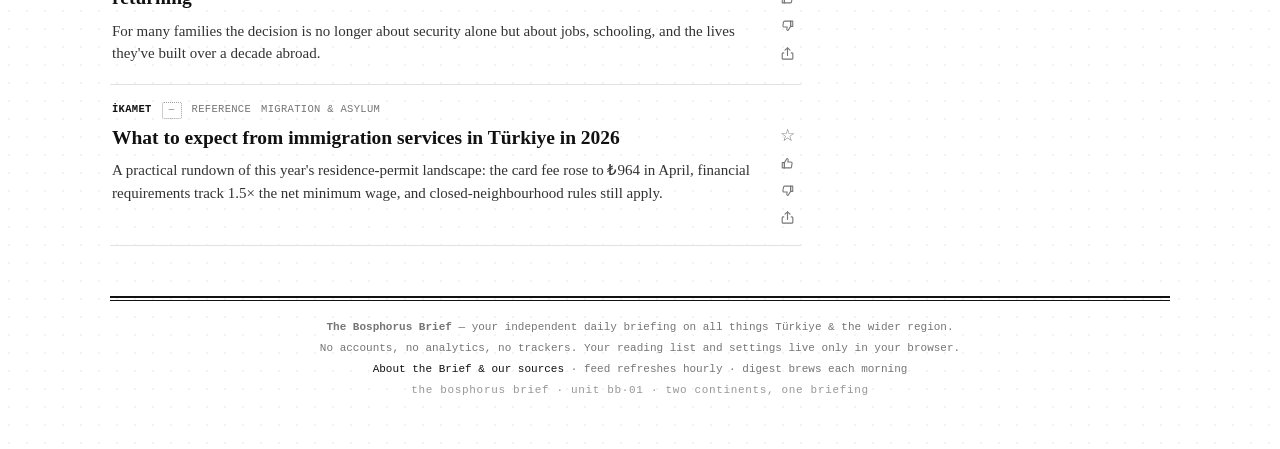
==== commit 5dcf57a8: "Drop the frame from home-screen icons — iOS masks the corners off The hairline frame fought the supe" ====
--- a/site/index.html
+++ b/site/index.html
@@ -13,7 +13,7 @@
 <title>The Bosphorus Brief — the daily briefing on Türkiye &amp; the wider region</title>
 <link rel="icon" href="assets/favicon.svg?v=2" type="image/svg+xml">
 <link rel="icon" href="assets/icon-32.png?v=2" sizes="32x32" type="image/png">
-<link rel="apple-touch-icon" href="assets/icon-180.png?v=2">
+<link rel="apple-touch-icon" href="assets/icon-180.png?v=3">
 <link rel="manifest" href="site.webmanifest">
 <meta name="apple-mobile-web-app-title" content="The Brief">
 <meta name="theme-color" content="#ffffff" media="(prefers-color-scheme: light)">
